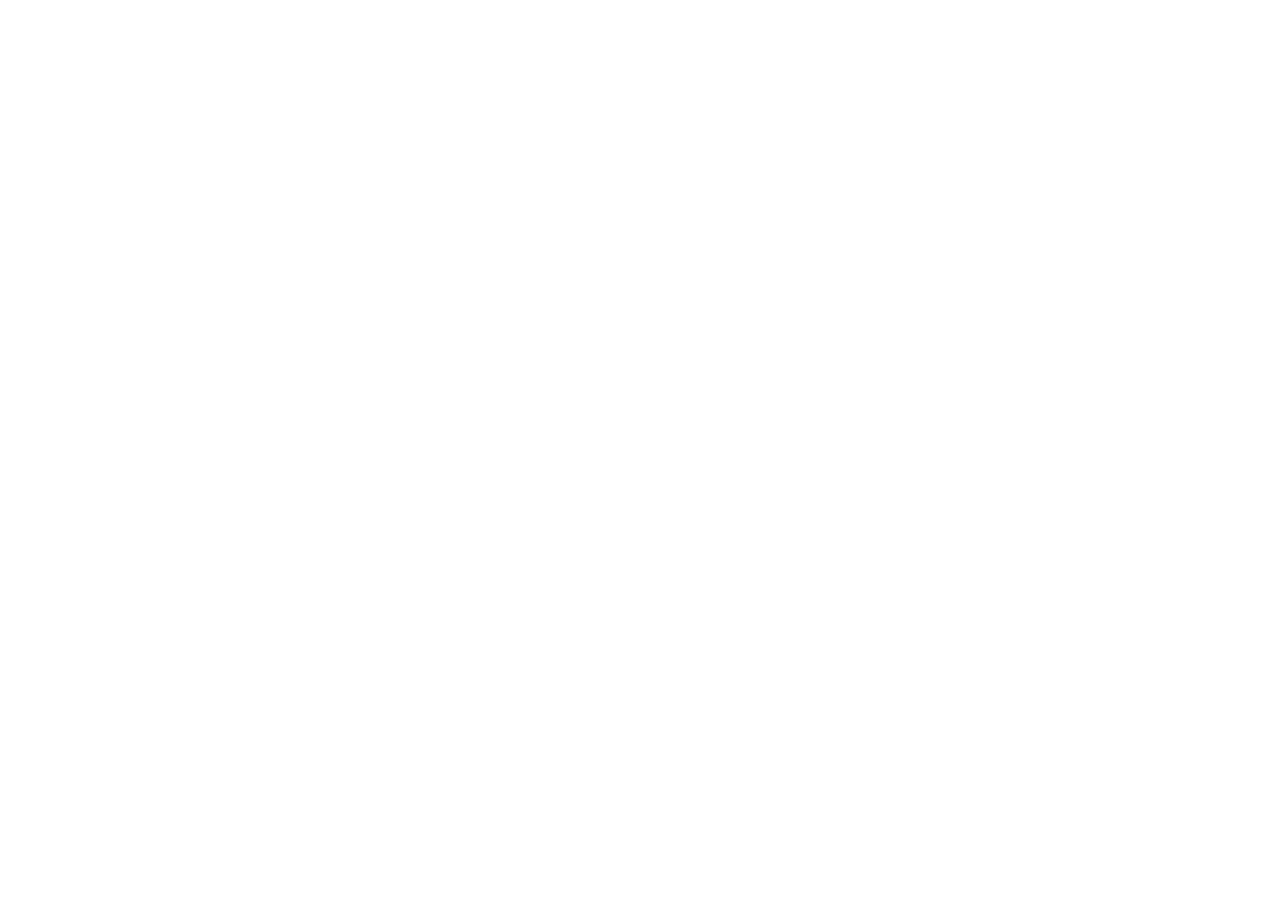
==== index.html @ b4f0b061 "Updates" ====
<!doctype html><html lang="en"><head><meta charset="utf-8"/><title>Webpack App</title><meta name="viewport" content="width=device-width,initial-scale=1"/><style>html, body {
    overflow: hidden;
    height: 100%;
    width: 100%;
    margin: 0;
    padding: 0;
  }

  * {
    box-sizing: border-box;
  }</style><script>/* globals window */
  /* eslint-disable no-underscore-dangle */
  try {
    if (window.top !== window) {
      window.__REACT_DEVTOOLS_GLOBAL_HOOK__ = window.top.__REACT_DEVTOOLS_GLOBAL_HOOK__;
    }
  } catch (e) {
    // eslint-disable-next-line no-console
    console.warn('unable to connect to top frame for connecting dev tools');
  }

  window.onerror = function onerror(message, source, line, column, err) {
    if (window.CONFIG_TYPE !== 'DEVELOPMENT') return;
    // eslint-disable-next-line no-var, vars-on-top
    var xhr = new window.XMLHttpRequest();
    xhr.open('POST', '/runtime-error');
    xhr.setRequestHeader('Content-Type', 'application/json;charset=UTF-8');
    xhr.send(
      JSON.stringify({
        /* eslint-disable object-shorthand */
        message: message,
        source: source,
        line: line,
        column: column,
        error: err && { message: err.message, name: err.name, stack: err.stack },
        origin: 'manager',
        /* eslint-enable object-shorthand */
      })
    );
  };</script><style>#root[hidden],
      #docs-root[hidden] {
        display: none !important;
      }</style></head><body><div id="root"></div><div id="docs-root"></div><script>window['CONFIG_TYPE'] = "PRODUCTION";
          
      
          
            window['LOGLEVEL'] = "info";
          
      
          
            window['FEATURES'] = {"postcss":true,"emotionAlias":true,"warnOnLegacyHierarchySeparator":true};
          
      
          
      
          
      
          
            window['DOCS_MODE'] = false;</script><script src="runtime~main.08ceffb01eafe580decb.manager.bundle.js"></script><script src="vendors~main.c3121efb40c16752f1a2.manager.bundle.js"></script><script src="main.ff02177dd3a981f02806.manager.bundle.js"></script></body></html>
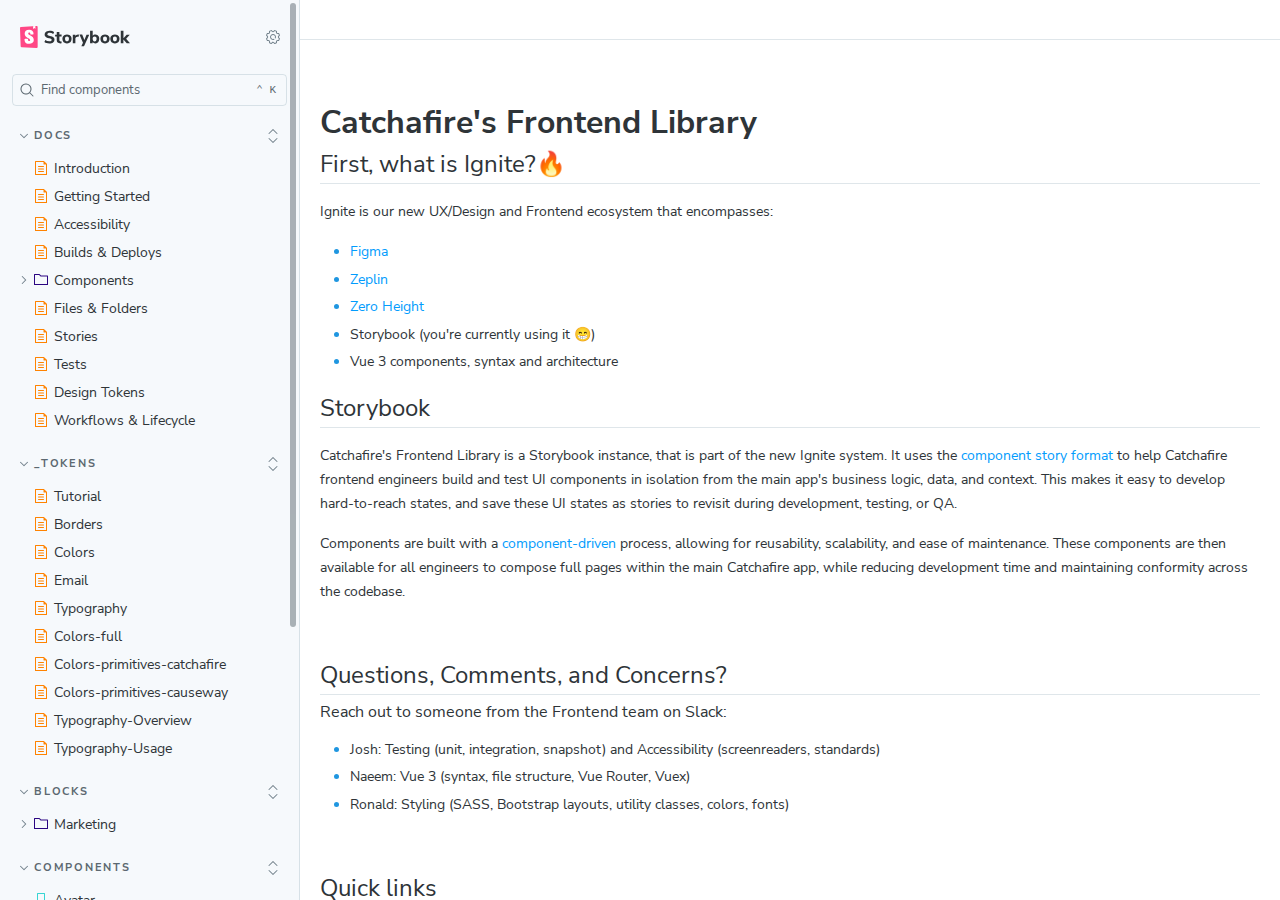
==== commit 3a40973f: "Updates" ====
--- a/index.html
+++ b/index.html
@@ -1,59 +1,163 @@
-<!doctype html><html lang="en"><head><meta charset="utf-8"/><title>Webpack App</title><meta name="viewport" content="width=device-width,initial-scale=1"/><style>html, body {
-    overflow: hidden;
-    height: 100%;
-    width: 100%;
-    margin: 0;
-    padding: 0;
+<!DOCTYPE html>
+<html lang="en">
+  <head>
+    <meta charset="utf-8" />
+
+    <title>@storybook/cli - Storybook</title>
+    <meta name="viewport" content="width=device-width, initial-scale=1, maximum-scale=1" />
+
+    
+    <link rel="icon" type="image/svg+xml" href="./favicon.svg" />
+    
+    <link
+      rel="prefetch"
+      href="./sb-common-assets/nunito-sans-regular.woff2"
+      as="font"
+      type="font/woff2"
+      crossorigin
+    />
+    <link
+      rel="prefetch"
+      href="./sb-common-assets/nunito-sans-bold.woff2"
+      as="font"
+      type="font/woff2"
+      crossorigin
+    />
+    <link rel="stylesheet" href="./sb-common-assets/fonts.css" />
+
+    <link href="./sb-manager/runtime.js" rel="modulepreload" />
+
+    
+    <link href="./sb-addons/storybook-core-server-presets-0/common-manager-bundle.js" rel="modulepreload" />
+    
+    <link href="./sb-addons/links-1/manager-bundle.js" rel="modulepreload" />
+    
+    <link href="./sb-addons/essentials-controls-2/manager-bundle.js" rel="modulepreload" />
+    
+    <link href="./sb-addons/essentials-actions-3/manager-bundle.js" rel="modulepreload" />
+    
+    <link href="./sb-addons/essentials-backgrounds-4/manager-bundle.js" rel="modulepreload" />
+    
+    <link href="./sb-addons/essentials-viewport-5/manager-bundle.js" rel="modulepreload" />
+    
+    <link href="./sb-addons/essentials-toolbars-6/manager-bundle.js" rel="modulepreload" />
+    
+    <link href="./sb-addons/essentials-measure-7/manager-bundle.js" rel="modulepreload" />
+    
+    <link href="./sb-addons/essentials-outline-8/manager-bundle.js" rel="modulepreload" />
+    
+    <link href="./sb-addons/chromatic-com-storybook-9/manager-bundle.js" rel="modulepreload" />
+    
+    <link href="./sb-addons/interactions-10/manager-bundle.js" rel="modulepreload" />
+       
+
+    <style>
+      #storybook-root[hidden] {
+        display: none !important;
+      }
+    </style>
+
+    
+  </head>
+  <body>
+    <div id="root"></div>
+
+    
+    <script>
+      
+        
+          window['FEATURES'] = {
+  "argTypeTargetsV7": true,
+  "legacyDecoratorFileOrder": false,
+  "disallowImplicitActionsInRenderV8": true
+};
+        
+      
+        
+          window['REFS'] = {};
+        
+      
+        
+          window['LOGLEVEL'] = "info";
+        
+      
+        
+          window['DOCS_OPTIONS'] = {
+  "defaultName": "Docs",
+  "autodocs": "tag"
+};
+        
+      
+        
+          window['CONFIG_TYPE'] = "PRODUCTION";
+        
+      
+        
+      
+        
+      
+        
+          window['TAGS_OPTIONS'] = {
+  "dev-only": {
+    "excludeFromDocsStories": true
+  },
+  "docs-only": {
+    "excludeFromSidebar": true
+  },
+  "test-only": {
+    "excludeFromSidebar": true,
+    "excludeFromDocsStories": true
   }
+};
+        
+      
+        
+          window['STORYBOOK_RENDERER'] = "@storybook/vue3";
+        
+      
+        
+          window['STORYBOOK_BUILDER'] = "@storybook/builder-vite";
+        
+      
+        
+          window['STORYBOOK_FRAMEWORK'] = "@storybook/vue3-vite";
+        
+      
+    </script>
+    
 
-  * {
-    box-sizing: border-box;
-  }</style><script>/* globals window */
-  /* eslint-disable no-underscore-dangle */
-  try {
-    if (window.top !== window) {
-      window.__REACT_DEVTOOLS_GLOBAL_HOOK__ = window.top.__REACT_DEVTOOLS_GLOBAL_HOOK__;
-    }
-  } catch (e) {
-    // eslint-disable-next-line no-console
-    console.warn('unable to connect to top frame for connecting dev tools');
-  }
+    <script type="module">
+      import './sb-manager/globals-runtime.js';
+      
+      
+        import './sb-addons/storybook-core-server-presets-0/common-manager-bundle.js';
+      
+        import './sb-addons/links-1/manager-bundle.js';
+      
+        import './sb-addons/essentials-controls-2/manager-bundle.js';
+      
+        import './sb-addons/essentials-actions-3/manager-bundle.js';
+      
+        import './sb-addons/essentials-backgrounds-4/manager-bundle.js';
+      
+        import './sb-addons/essentials-viewport-5/manager-bundle.js';
+      
+        import './sb-addons/essentials-toolbars-6/manager-bundle.js';
+      
+        import './sb-addons/essentials-measure-7/manager-bundle.js';
+      
+        import './sb-addons/essentials-outline-8/manager-bundle.js';
+      
+        import './sb-addons/chromatic-com-storybook-9/manager-bundle.js';
+      
+        import './sb-addons/interactions-10/manager-bundle.js';
+      
+      
+      import './sb-manager/runtime.js';
+    </script>
 
-  window.onerror = function onerror(message, source, line, column, err) {
-    if (window.CONFIG_TYPE !== 'DEVELOPMENT') return;
-    // eslint-disable-next-line no-var, vars-on-top
-    var xhr = new window.XMLHttpRequest();
-    xhr.open('POST', '/runtime-error');
-    xhr.setRequestHeader('Content-Type', 'application/json;charset=UTF-8');
-    xhr.send(
-      JSON.stringify({
-        /* eslint-disable object-shorthand */
-        message: message,
-        source: source,
-        line: line,
-        column: column,
-        error: err && { message: err.message, name: err.name, stack: err.stack },
-        origin: 'manager',
-        /* eslint-enable object-shorthand */
-      })
-    );
-  };</script><style>#root[hidden],
-      #docs-root[hidden] {
-        display: none !important;
-      }</style></head><body><div id="root"></div><div id="docs-root"></div><script>window['CONFIG_TYPE'] = "PRODUCTION";
-          
-      
-          
-            window['LOGLEVEL'] = "info";
-          
-      
-          
-            window['FEATURES'] = {"postcss":true,"emotionAlias":true,"warnOnLegacyHierarchySeparator":true};
-          
-      
-          
-      
-          
-      
-          
-            window['DOCS_MODE'] = false;</script><script src="runtime~main.08ceffb01eafe580decb.manager.bundle.js"></script><script src="vendors~main.c3121efb40c16752f1a2.manager.bundle.js"></script><script src="main.ff02177dd3a981f02806.manager.bundle.js"></script></body></html>+    
+    <link href="./sb-preview/runtime.js" rel="prefetch" as="script" />
+    
+  </body>
+</html>
--- a/sb-common-assets/fonts.css
+++ b/sb-common-assets/fonts.css
@@ -0,0 +1,31 @@
+@font-face {
+  font-family: 'Nunito Sans';
+  font-style: normal;
+  font-weight: 400;
+  font-display: swap;
+  src: url('./nunito-sans-regular.woff2') format('woff2');
+}
+
+@font-face {
+  font-family: 'Nunito Sans';
+  font-style: italic;
+  font-weight: 400;
+  font-display: swap;
+  src: url('./nunito-sans-italic.woff2') format('woff2');
+}
+
+@font-face {
+  font-family: 'Nunito Sans';
+  font-style: normal;
+  font-weight: 700;
+  font-display: swap;
+  src: url('./nunito-sans-bold.woff2') format('woff2');
+}
+
+@font-face {
+  font-family: 'Nunito Sans';
+  font-style: italic;
+  font-weight: 700;
+  font-display: swap;
+  src: url('./nunito-sans-bold-italic.woff2') format('woff2');
+}
